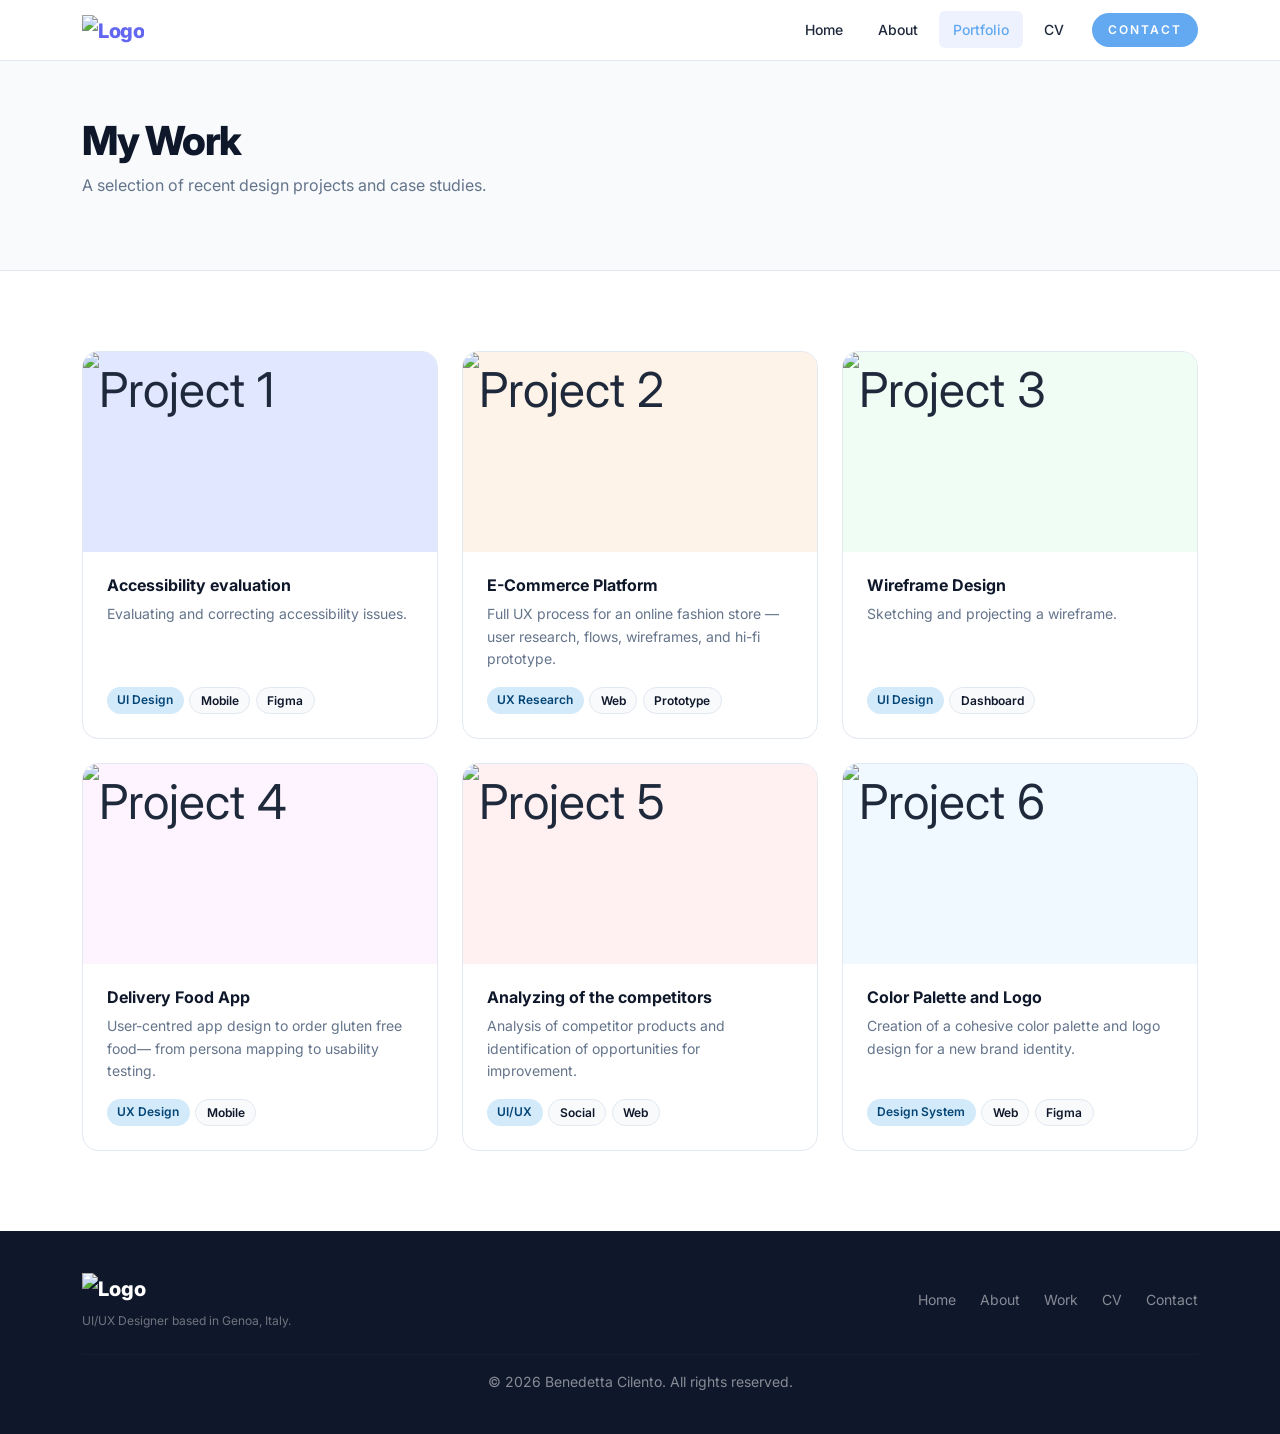
==== portfolio.html @ 5333da93 "Add files via upload added pages" ====
<!doctype html>
<html lang="en">
  <head>
    <meta charset="UTF-8" />
    <meta name="viewport" content="width=device-width, initial-scale=1.0" />
    <title>Portfolio — Benedetta Cilento</title>
    <link rel="icon" type="image/svg+xml" href="favicon.svg" />
    <link rel="preconnect" href="https://fonts.googleapis.com" />
    <link
      href="https://fonts.googleapis.com/css2?family=Inter:wght@400;500;600;700;800&display=swap"
      rel="stylesheet"
    />
    <link
      href="https://cdn.jsdelivr.net/npm/bootstrap@5.3.0/dist/css/bootstrap.min.css"
      rel="stylesheet"
    />
    <link
      rel="stylesheet"
      href="https://cdn.jsdelivr.net/npm/bootstrap-icons@1.11.0/font/bootstrap-icons.css"
    />
    <link rel="stylesheet" href="styles.css" />
  </head>

  <body>
    <nav class="navbar navbar-expand-lg sticky-top">
      <div class="container">
        <a class="navbar-brand" href="index.html">
          <img src="imgs/Logo.svg" alt="Logo" style="width: 185px" />
        </a>
        <button
          class="navbar-toggler border-0"
          type="button"
          data-bs-toggle="collapse"
          data-bs-target="#navbarNav"
          aria-controls="navbarNav"
          aria-expanded="false"
          aria-label="Toggle navigation"
        >
          <span class="navbar-toggler-icon"></span>
        </button>
        <div class="collapse navbar-collapse" id="navbarNav">
          <ul class="navbar-nav ms-auto align-items-lg-center gap-1">
            <li class="nav-item">
              <a class="nav-link" href="index.html">Home</a>
            </li>
            <li class="nav-item">
              <a class="nav-link" href="about.html">About</a>
            </li>
            <li class="nav-item">
              <a class="nav-link active" href="portfolio.html">Portfolio</a>
            </li>
            <li class="nav-item"><a class="nav-link" href="cv.html">CV</a></li>
            <li class="nav-item ms-lg-2">
              <a class="btn-nav" href="contact.html">Contact</a>
            </li>
          </ul>
        </div>
      </div>
    </nav>

    <div class="page-header">
      <div class="container">
        <h1>My Work</h1>
        <p>A selection of recent design projects and case studies.</p>
      </div>
    </div>

    <section class="section-pad">
      <div class="container">
        <div class="projects-grid">
          <div class="project-card">
            <div class="project-thumb" style="background: #e0e7ff">
              <img
                src="imgs/Accessibilità.png"
                alt="Project 1"
                style="width: 100%; height: 100%; object-fit: cover"
              />
            </div>
            <div class="card-body">
              <h4 class="card-title">Accessibility evaluation</h4>
              <p class="card-text">
                Evaluating and correcting accessibility issues.
              </p>
              <div class="card-tags">
                <span class="tag">UI Design</span>
                <span class="tag tag-dark">Mobile</span>
                <span class="tag tag-dark">Figma</span>
              </div>
            </div>
          </div>

          <div class="project-card">
            <div class="project-thumb" style="background: #fef3e8">
              <img
                src="imgs/E-commerce.png"
                alt="Project 2"
                style="width: 100%; height: 100%; object-fit: cover"
              />
            </div>
            <div class="card-body">
              <h4 class="card-title">E-Commerce Platform</h4>
              <p class="card-text">
                Full UX process for an online fashion store — user research,
                flows, wireframes, and hi-fi prototype.
              </p>
              <div class="card-tags">
                <span class="tag">UX Research</span>
                <span class="tag tag-dark">Web</span>
                <span class="tag tag-dark">Prototype</span>
              </div>
            </div>
          </div>

          <div class="project-card">
            <div class="project-thumb" style="background: #f0fdf4">
              <img
                src="imgs/Wireframing.png"
                alt="Project 3"
                style="width: 100%; height: 100%; object-fit: cover"
              />
            </div>
            <div class="card-body">
              <h4 class="card-title">Wireframe Design</h4>
              <p class="card-text">Sketching and projecting a wireframe.</p>
              <div class="card-tags">
                <span class="tag">UI Design</span>
                <span class="tag tag-dark">Dashboard</span>
              </div>
            </div>
          </div>

          <div class="project-card">
            <div class="project-thumb" style="background: #fdf4ff">
              <img
                src="imgs/App gluten free.png"
                alt="Project 4"
                style="width: 100%; height: 100%; object-fit: cover"
              />
            </div>
            <div class="card-body">
              <h4 class="card-title">Delivery Food App</h4>
              <p class="card-text">
                User-centred app design to order gluten free food— from persona
                mapping to usability testing.
              </p>
              <div class="card-tags">
                <span class="tag">UX Design</span>
                <span class="tag tag-dark">Mobile</span>
              </div>
            </div>
          </div>

          <div class="project-card">
            <div class="project-thumb" style="background: #fff1f2">
              <img
                src="imgs/Competitors.png"
                alt="Project 5"
                style="width: 100%; height: 100%; object-fit: cover"
              />
            </div>
            <div class="card-body">
              <h4 class="card-title">Analyzing of the competitors</h4>
              <p class="card-text">
                Analysis of competitor products and identification of
                opportunities for improvement.
              </p>
              <div class="card-tags">
                <span class="tag">UI/UX</span>
                <span class="tag tag-dark">Social</span>
                <span class="tag tag-dark">Web</span>
              </div>
            </div>
          </div>

          <div class="project-card">
            <div class="project-thumb" style="background: #f0f9ff">
              <img
                src="imgs/Color Palette.png"
                alt="Project 6"
                style="width: 100%; height: 100%; object-fit: cover"
              />
            </div>
            <div class="card-body">
              <h4 class="card-title">Color Palette and Logo</h4>
              <p class="card-text">
                Creation of a cohesive color palette and logo design for a new
                brand identity.
              </p>
              <div class="card-tags">
                <span class="tag">Design System</span>
                <span class="tag tag-dark">Web</span>
                <span class="tag tag-dark">Figma</span>
              </div>
            </div>
          </div>
        </div>
      </div>
    </section>

    <footer>
      <div class="container">
        <div class="row align-items-center">
          <div class="col-sm-6">
            <span class="footer-brand">
              <img src="imgs/Logo-white.svg" alt="Logo" style="width: 185px" />
            </span>
            <p class="footer-desc">UI/UX Designer based in Genoa, Italy.</p>
          </div>
          <div class="col-sm-6">
            <div class="footer-links">
              <a href="index.html">Home</a>
              <a href="about.html">About</a>
              <a href="portfolio.html">Work</a>
              <a href="cv.html">CV</a>
              <a href="contact.html">Contact</a>
            </div>
          </div>
        </div>
        <hr
          style="border-color: rgba(255, 255, 255, 0.1); margin: 1.5rem 0 1rem"
        />
        <p style="font-size: 0.875rem; text-align: center; margin: 0">
          &copy; 2026 Benedetta Cilento. All rights reserved.
        </p>
      </div>
    </footer>

    <script src="https://cdn.jsdelivr.net/npm/bootstrap@5.3.0/dist/js/bootstrap.bundle.min.js"></script>
  </body>
</html>
---- styles.css ----
*, *::before, *::after {
  box-sizing: border-box;
  margin: 0;
  padding: 0;
}

body {
  font-family: "Inter", sans-serif;
  color: #1e293b;
  background-color: #ffffff;
  line-height: 1.6;
  -webkit-font-smoothing: antialiased;
}

.navbar {
  background-color: rgba(255, 255, 255, 0.97) !important;
  border-bottom: 1px solid #e2e8f0;
}
.navbar .navbar-brand {
  font-weight: 800 !important;
  color: #6366f1 !important;
  letter-spacing: -0.5px;
}
.navbar .nav-link {
  font-weight: 500;
  color: #1e293b !important;
  font-size: 0.875rem;
  border-radius: 6px;
  padding: 0.45rem 0.875rem !important;
  margin: 0 0.1rem;
}
.navbar .nav-link:hover, .navbar .nav-link.active {
  color: #63a9f1 !important;
  background-color: #eef2ff;
}
.navbar .btn-nav {
  display: inline-block;
  font-size: 0.75rem;
  font-weight: 700;
  letter-spacing: 2px;
  text-transform: uppercase;
  color: #ffffff;
  background-color: #63a9f1;
  padding: 0.3rem 0.8rem;
  border-radius: 100px;
  font-weight: 600;
  padding: 0.45rem 1rem;
  text-decoration: none;
}
.navbar .btn-nav:hover {
  background-color: #044576;
  color: #ffffff;
}

.page-header {
  background-color: #f8fafc;
  border-bottom: 1px solid #e2e8f0;
  padding: 3.5rem 0;
}
.page-header h1 {
  font-weight: 800;
  color: #0f172a;
  letter-spacing: -1.5px;
  font-size: 2.5rem;
  margin-bottom: 0.5rem;
}
.page-header p {
  color: #64748b;
  font-size: 1rem;
  max-width: 540px;
}

.hero-section {
  background-color: #f8fafc;
  padding: 5rem 0;
  min-height: 90vh;
  display: flex;
  align-items: center;
}
.hero-section .hero-inner {
  display: grid;
  grid-template-columns: 1fr 1fr;
  gap: 4rem;
  align-items: center;
}
@media (max-width: 900px) {
  .hero-section .hero-inner {
    grid-template-columns: 1fr;
    gap: 2.5rem;
  }
}
.hero-section .hero-label {
  display: inline-block;
  font-size: 0.75rem;
  font-weight: 700;
  letter-spacing: 2px;
  text-transform: uppercase;
  color: #044576;
  background-color: #d2eaf9;
  padding: 0.3rem 0.8rem;
  border-radius: 100px;
  margin-bottom: 1.5rem;
}
.hero-section h1 {
  font-size: clamp(2.5rem, 5vw, 3.75rem);
  font-weight: 800;
  color: #0f172a;
  line-height: 1.1;
  letter-spacing: -2px;
  margin-bottom: 1.25rem;
}
.hero-section .hero-desc {
  color: #64748b;
  font-size: 1rem;
  max-width: 480px;
  line-height: 1.75;
  margin-bottom: 2.5rem;
}
.hero-section .hero-btns {
  display: flex;
  gap: 0.75rem;
  flex-wrap: wrap;
}
.hero-section .hero-visual {
  display: grid;
  grid-template-columns: 1fr 1fr;
  grid-template-rows: 160px 160px;
  gap: 1rem;
}
@media (max-width: 900px) {
  .hero-section .hero-visual {
    grid-template-rows: 130px 130px;
  }
}
.hero-section .hero-visual .vis-card {
  border-radius: 16px;
  display: flex;
  align-items: center;
  justify-content: center;
  flex-direction: column;
  gap: 0.5rem;
  padding: 1.5rem;
}
.hero-section .hero-visual .vis-card:nth-child(1) {
  background-color: #63a9f1;
  color: #ffffff;
}
.hero-section .hero-visual .vis-card:nth-child(2) {
  background-color: #0f172a;
  color: #ffffff;
}
.hero-section .hero-visual .vis-card:nth-child(3) {
  background-color: #d2eaf9;
  color: #044576;
}
.hero-section .hero-visual .vis-card:nth-child(4) {
  background-color: #ffffff;
  border: 1.5px solid #e2e8f0;
  color: #64748b;
}
.hero-section .hero-visual .vis-card .vis-number {
  font-size: 2rem;
  font-weight: 800;
  line-height: 1;
}
.hero-section .hero-visual .vis-card .vis-label {
  font-size: 0.75rem;
  font-weight: 600;
  text-transform: uppercase;
  letter-spacing: 1px;
  opacity: 0.8;
  text-align: center;
}

.btn-primary {
  background-color: #63a9f1 !important;
  border-color: #63a9f1 !important;
  border-radius: 8px;
  font-weight: 600;
  padding: 0.65rem 1.75rem;
  font-family: "Inter", sans-serif;
}
.btn-primary:hover, .btn-primary:focus, .btn-primary:active {
  background-color: #044576 !important;
  border-color: #044576 !important;
  box-shadow: none !important;
}

.btn-outline-primary {
  color: #63a9f1 !important;
  border-color: #63a9f1 !important;
  border-radius: 8px;
  font-weight: 600;
  padding: 0.65rem 1.75rem;
  font-family: "Inter", sans-serif;
}
.btn-outline-primary:hover, .btn-outline-primary:focus, .btn-outline-primary:active {
  background-color: #044576 !important;
  border-color: #044576 !important;
  color: #ffffff !important;
  box-shadow: none !important;
}

.section-label {
  display: inline-block;
  font-size: 0.75rem;
  font-weight: 700;
  letter-spacing: 2px;
  text-transform: uppercase;
  color: #044576;
  background-color: #d2eaf9;
  padding: 0.3rem 0.8rem;
  border-radius: 100px;
  margin-bottom: 0.75rem;
}

.section-title {
  font-weight: 800;
  color: #0f172a;
  letter-spacing: -1px;
  font-size: 2rem;
  margin-bottom: 0.5rem;
}

.section-desc {
  color: #64748b;
  font-size: 1rem;
}

.services-grid {
  display: grid;
  grid-template-columns: repeat(3, 1fr);
  gap: 1.5rem;
}
@media (max-width: 768px) {
  .services-grid {
    grid-template-columns: 1fr;
  }
}
@media (min-width: 576px) and (max-width: 768px) {
  .services-grid {
    grid-template-columns: 1fr 1fr;
  }
}

.service-card {
  background: #ffffff;
  border: 1px solid #e2e8f0;
  border-radius: 16px;
  padding: 2rem;
}
.service-card .service-icon {
  width: 48px;
  height: 48px;
  display: flex;
  align-items: center;
  justify-content: center;
  background-color: #d2eaf9;
  border-radius: 10px;
  font-size: 1.5rem;
  margin-bottom: 1.25rem;
}
.service-card h4 {
  font-weight: 700;
  color: #0f172a;
  font-size: 1rem;
  margin-bottom: 0.5rem;
}
.service-card p {
  color: #64748b;
  font-size: 0.875rem;
  line-height: 1.65;
  margin: 0;
}

.projects-grid {
  display: grid;
  grid-template-columns: repeat(auto-fill, minmax(300px, 1fr));
  gap: 1.5rem;
}

.project-card {
  background: #ffffff;
  border: 1px solid #e2e8f0;
  border-radius: 16px;
  overflow: hidden;
  display: flex;
  flex-direction: column;
}
.project-card .project-thumb {
  height: 200px;
  width: 100%;
  display: flex;
  align-items: center;
  justify-content: center;
  font-size: 3rem;
}
.project-card .card-body {
  padding: 1.5rem;
  flex: 1;
  display: flex;
  flex-direction: column;
}
.project-card .card-title {
  font-weight: 700;
  color: #0f172a;
  font-size: 1rem;
  margin-bottom: 0.5rem;
}
.project-card .card-text {
  color: #64748b;
  font-size: 0.875rem;
  line-height: 1.6;
  margin-bottom: 1rem;
  flex: 1;
}
.project-card .card-tags {
  display: flex;
  flex-wrap: wrap;
  gap: 0.35rem;
}

.tag {
  display: inline-block;
  padding: 0.2rem 0.65rem;
  border-radius: 100px;
  font-size: 0.75rem;
  font-weight: 600;
  background-color: #d2eaf9;
  color: #044576;
}
.tag.tag-dark {
  background-color: #f8fafc;
  color: #0f172a;
  border: 1px solid #e2e8f0;
}

.about-flex {
  display: flex;
  gap: 4rem;
  align-items: flex-start;
}
@media (max-width: 768px) {
  .about-flex {
    flex-direction: column;
    gap: 2rem;
    align-items: center;
    text-align: center;
  }
}
.about-flex .about-photo {
  flex-shrink: 0;
  width: 180px;
  height: 180px;
  position: relative;
  border-radius: 50%;
  overflow: hidden;
  border: 4px solid #044576;
}
.about-flex .about-photo img {
  position: absolute;
  top: 58%;
  left: 50%;
  min-width: 100%;
  min-height: 100%;
  width: auto;
  height: auto;
  transform: translate(-50%, -50%);
  object-fit: cover;
  object-position: center;
  display: block;
  max-height: 120%;
}
.about-flex .about-bio h2 {
  font-weight: 800;
  color: #0f172a;
  letter-spacing: -1px;
  margin-bottom: 1rem;
}
.about-flex .about-bio p {
  color: #64748b;
  font-size: 1rem;
  line-height: 1.75;
  margin-bottom: 0.75rem;
}
.about-flex .about-bio p:last-child {
  margin-bottom: 0;
}

.skills-grid {
  display: grid;
  grid-template-columns: repeat(auto-fill, minmax(220px, 1fr));
  gap: 1rem;
}

.skill-card {
  background: #f8fafc;
  border: 1px solid #e2e8f0;
  border-radius: 10px;
  padding: 1.25rem;
}
.skill-card h4 {
  font-weight: 700;
  color: #0f172a;
  font-size: 0.875rem;
  margin-bottom: 0.4rem;
}
.skill-card p {
  color: #64748b;
  font-size: 0.875rem;
  margin: 0;
  line-height: 1.6;
}

.timeline {
  display: flex;
  flex-direction: column;
}

.timeline-item {
  display: flex;
  gap: 1.25rem;
  padding-bottom: 2rem;
}
.timeline-item:last-child {
  padding-bottom: 0;
}
.timeline-item:last-child .tl-line .line {
  display: none;
}
.timeline-item .tl-line {
  display: flex;
  flex-direction: column;
  align-items: center;
  flex-shrink: 0;
  width: 20px;
  margin-top: 3px;
}
.timeline-item .tl-line .dot {
  width: 14px;
  height: 14px;
  border-radius: 50%;
  background-color: #044576;
  flex-shrink: 0;
  border: 2px solid #ffffff;
  box-shadow: 0 0 0 2px #63a9f1;
}
.timeline-item .tl-line .line {
  width: 2px;
  flex: 1;
  background-color: #e2e8f0;
  margin-top: 6px;
  min-height: 30px;
}
.timeline-item .tl-content {
  flex: 1;
  padding-bottom: 0.25rem;
}
.timeline-item .tl-content h4 {
  font-weight: 700;
  color: #0f172a;
  font-size: 1rem;
  margin-bottom: 0.15rem;
}
.timeline-item .tl-content .tl-meta {
  font-size: 0.875rem;
  color: #044576;
  font-weight: 600;
  margin-bottom: 0.4rem;
}
.timeline-item .tl-content p {
  color: #64748b;
  font-size: 0.875rem;
  line-height: 1.65;
  margin: 0;
}

.contact-grid {
  display: grid;
  grid-template-columns: 1fr 340px;
  gap: 4rem;
}
@media (max-width: 900px) {
  .contact-grid {
    grid-template-columns: 1fr;
    gap: 2.5rem;
  }
}

.form-control,
.form-select {
  border: 1.5px solid #e2e8f0;
  border-radius: 8px;
  padding: 0.7rem 1rem;
  font-size: 0.875rem;
  color: #1e293b;
  font-family: "Inter", sans-serif;
}
.form-control:focus,
.form-select:focus {
  border-color: #6366f1;
  box-shadow: 0 0 0 3px rgba(99, 102, 241, 0.12);
  outline: none;
}
.form-control::placeholder,
.form-select::placeholder {
  color: #94a3b8;
}

.form-label {
  font-weight: 600;
  color: #0f172a;
  font-size: 0.875rem;
  margin-bottom: 0.5rem;
}

.contact-info-card {
  display: flex;
  align-items: flex-start;
  gap: 1rem;
  padding: 1.25rem;
  background: #f8fafc;
  border: 1px solid #e2e8f0;
  border-radius: 10px;
  margin-bottom: 1rem;
}
.contact-info-card:last-child {
  margin-bottom: 0;
}
.contact-info-card .ci-icon {
  font-size: 1.1rem;
  width: 38px;
  height: 38px;
  display: flex;
  align-items: center;
  justify-content: center;
  background-color: #eef2ff;
  border-radius: 8px;
  flex-shrink: 0;
  color: #044576;
}
.contact-info-card h6 {
  font-weight: 700;
  color: #0f172a;
  font-size: 0.875rem;
  margin-bottom: 0.15rem;
}
.contact-info-card p {
  color: #64748b;
  font-size: 0.875rem;
  margin: 0;
}
.contact-info-card a {
  color: #64748b;
  text-decoration: none;
}
.contact-info-card a:hover {
  color: #044576;

}

.cv-wrapper {
  max-width: 820px;
  margin: 0 auto;
  padding: 3rem 1rem;
}

.cv-header {
  display: flex;
  align-items: center;
  gap: 2rem;
  padding: 2.25rem;
  background: #044576;
  border-radius: 16px;
  color: #ffffff;
  margin-bottom: 2rem;
}
.cv-avatar {
  width: 88px;
  height: 88px;
  border-radius: 50%;
  overflow: hidden;
  border: 3px solid #FFFFFF;
  flex-shrink: 0;
  position: relative;
}
.cv-avatar img {
  width: 100%;
  height: 120%;
  object-fit: cover;
  object-position: center;
  display: block;
}
.cv-header h1 {
  font-weight: 800;
  font-size: 1.75rem;
  letter-spacing: -0.5px;
  margin-bottom: 0.15rem;
  color: #ffffff;
}
.cv-header .cv-role {
  color: rgba(255, 255, 255, 0.6);
  font-size: 0.875rem;
  margin-bottom: 0.8rem;
}
.cv-header .cv-contacts {
  display: flex;
  flex-wrap: wrap;
  gap: 1rem;
}
.cv-header .cv-contacts span {
  font-size: 0.875rem;
  color: rgba(255, 255, 255, 0.5);
}
.cv-header .cv-contacts span i {
  margin-right: 0.25rem;
  color: #63a9f1;
}
@media (max-width: 576px) {
  .cv-header {
    flex-direction: column;
    text-align: center;
  }
  .cv-header .cv-contacts {
    justify-content: center;
  }
}

.cv-body {
  display: grid;
  grid-template-columns: 1fr 240px;
  gap: 2.5rem;
}
@media (max-width: 640px) {
  .cv-body {
    grid-template-columns: 1fr;
  }
}

.cv-section {
  margin-bottom: 2rem;
}
.cv-section:last-child {
  margin-bottom: 0;
}
.cv-section .cv-section-title {
  font-weight: 700;
  font-size: 0.75rem;
  text-transform: uppercase;
  letter-spacing: 2.5px;
  color: #044576;
  padding-bottom: 0.5rem;
  border-bottom: 2px solid #e2e8f0;
  margin-bottom: 1.25rem;
}

.cv-item {
  margin-bottom: 1.5rem;
}
.cv-item:last-child {
  margin-bottom: 0;
}
.cv-item .cv-item-header {
  display: flex;
  justify-content: space-between;
  align-items: flex-start;
  flex-wrap: wrap;
  gap: 0.25rem;
  margin-bottom: 0.15rem;
}
.cv-item .cv-item-header h4 {
  font-weight: 700;
  color: #0f172a;
  font-size: 0.875rem;
  margin: 0;
}
.cv-item .cv-item-header .cv-date {
  font-size: 0.75rem;
  color: #64748b;
  font-weight: 500;
  white-space: nowrap;
}
.cv-item .cv-company {
  font-size: 0.75rem;
  color: #63a9f1;
  font-weight: 600;
  margin-bottom: 0.35rem;
}
.cv-item p {
  font-size: 0.875rem;
  color: #64748b;
  margin: 0;
  line-height: 1.65;
}

.cv-skill-tag {
  display: inline-block;
  padding: 0.25rem 0.65rem;
  border-radius: 6px;
  font-size: 0.75rem;
  font-weight: 600;
  background-color: #f8fafc;
  color: #1e293b;
  border: 1px solid #e2e8f0;
  margin: 0.2rem;
}

@media print {
  .cv-print-btn {
    display: none;
  }
}

@media print {
  .navbar, footer {
    display: none;
  }
  .cv-wrapper {
    padding: 0;
    max-width: 100%;
  }
  .cv-header {
    -webkit-print-color-adjust: exact;
    print-color-adjust: exact;
  }
}
footer {
  background-color: #0f172a;
  color: rgba(255, 255, 255, 0.5);
  padding: 2.5rem 0;
}
footer a {
  color: rgba(255, 255, 255, 0.5);
  text-decoration: none;
}
footer a:hover {
  color: #ffffff;
}
footer .footer-brand {
  font-weight: 800;
  color: #ffffff;
  font-size: 1.25rem;
  display: inline-block;
  margin-bottom: 0.4rem;
}
footer .footer-desc {
  font-size: 0.75rem;
  color: rgba(255, 255, 255, 0.4);
  margin: 0;
}
footer .footer-links {
  display: flex;
  gap: 1.5rem;
  justify-content: flex-end;
  align-items: center;
  height: 100%;
}
@media (max-width: 576px) {
  footer .footer-links {
    justify-content: center;
    margin-top: 1.5rem;
  }
}
footer .footer-links a {
  font-size: 0.875rem;
}

.section-pad {
  padding: 5rem 0;
}
@media (max-width: 768px) {
  .section-pad {
    padding: 3rem 0;
  }
}

.divider {
  border: none;
  border-top: 1px solid #e2e8f0;
  margin: 0;
}
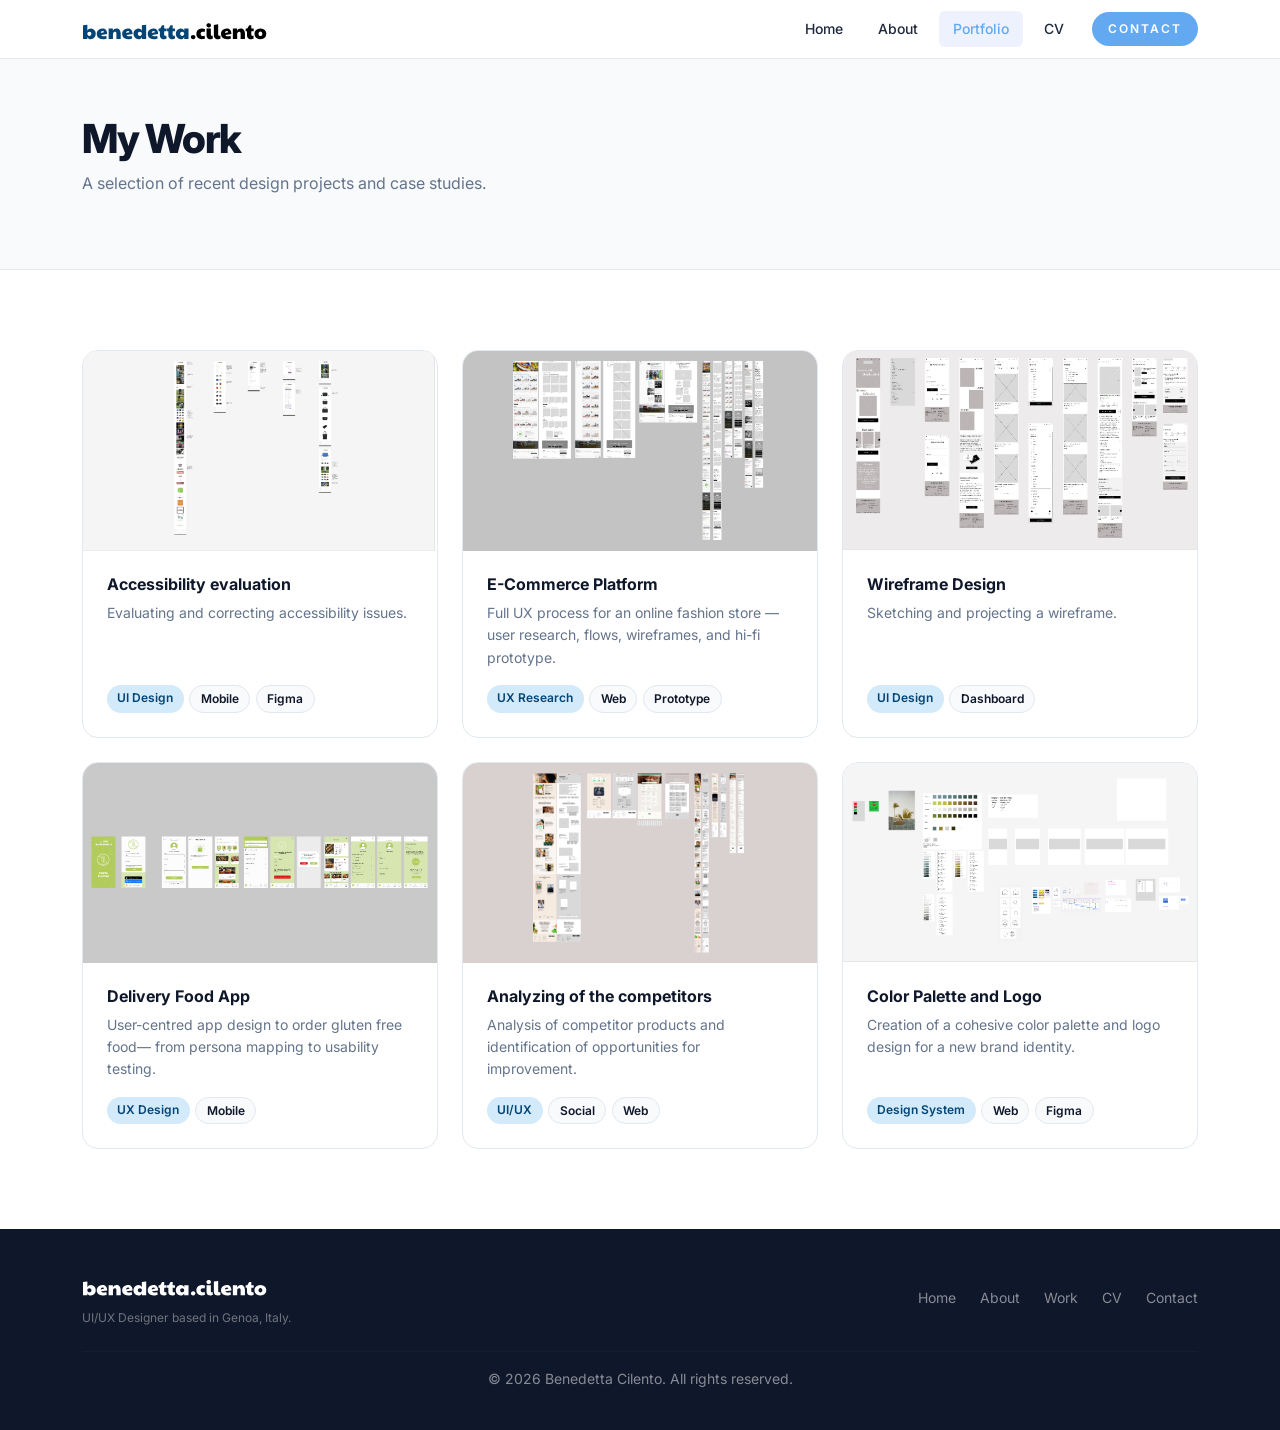
==== commit 42edd18e: "updated accesibility project image name" ====
--- a/portfolio.html
+++ b/portfolio.html
@@ -71,7 +71,7 @@
           <div class="project-card">
             <div class="project-thumb" style="background: #e0e7ff">
               <img
-                src="imgs/Accessibilità.png"
+                src="imgs/Accessibilita.png"
                 alt="Project 1"
                 style="width: 100%; height: 100%; object-fit: cover"
               />
